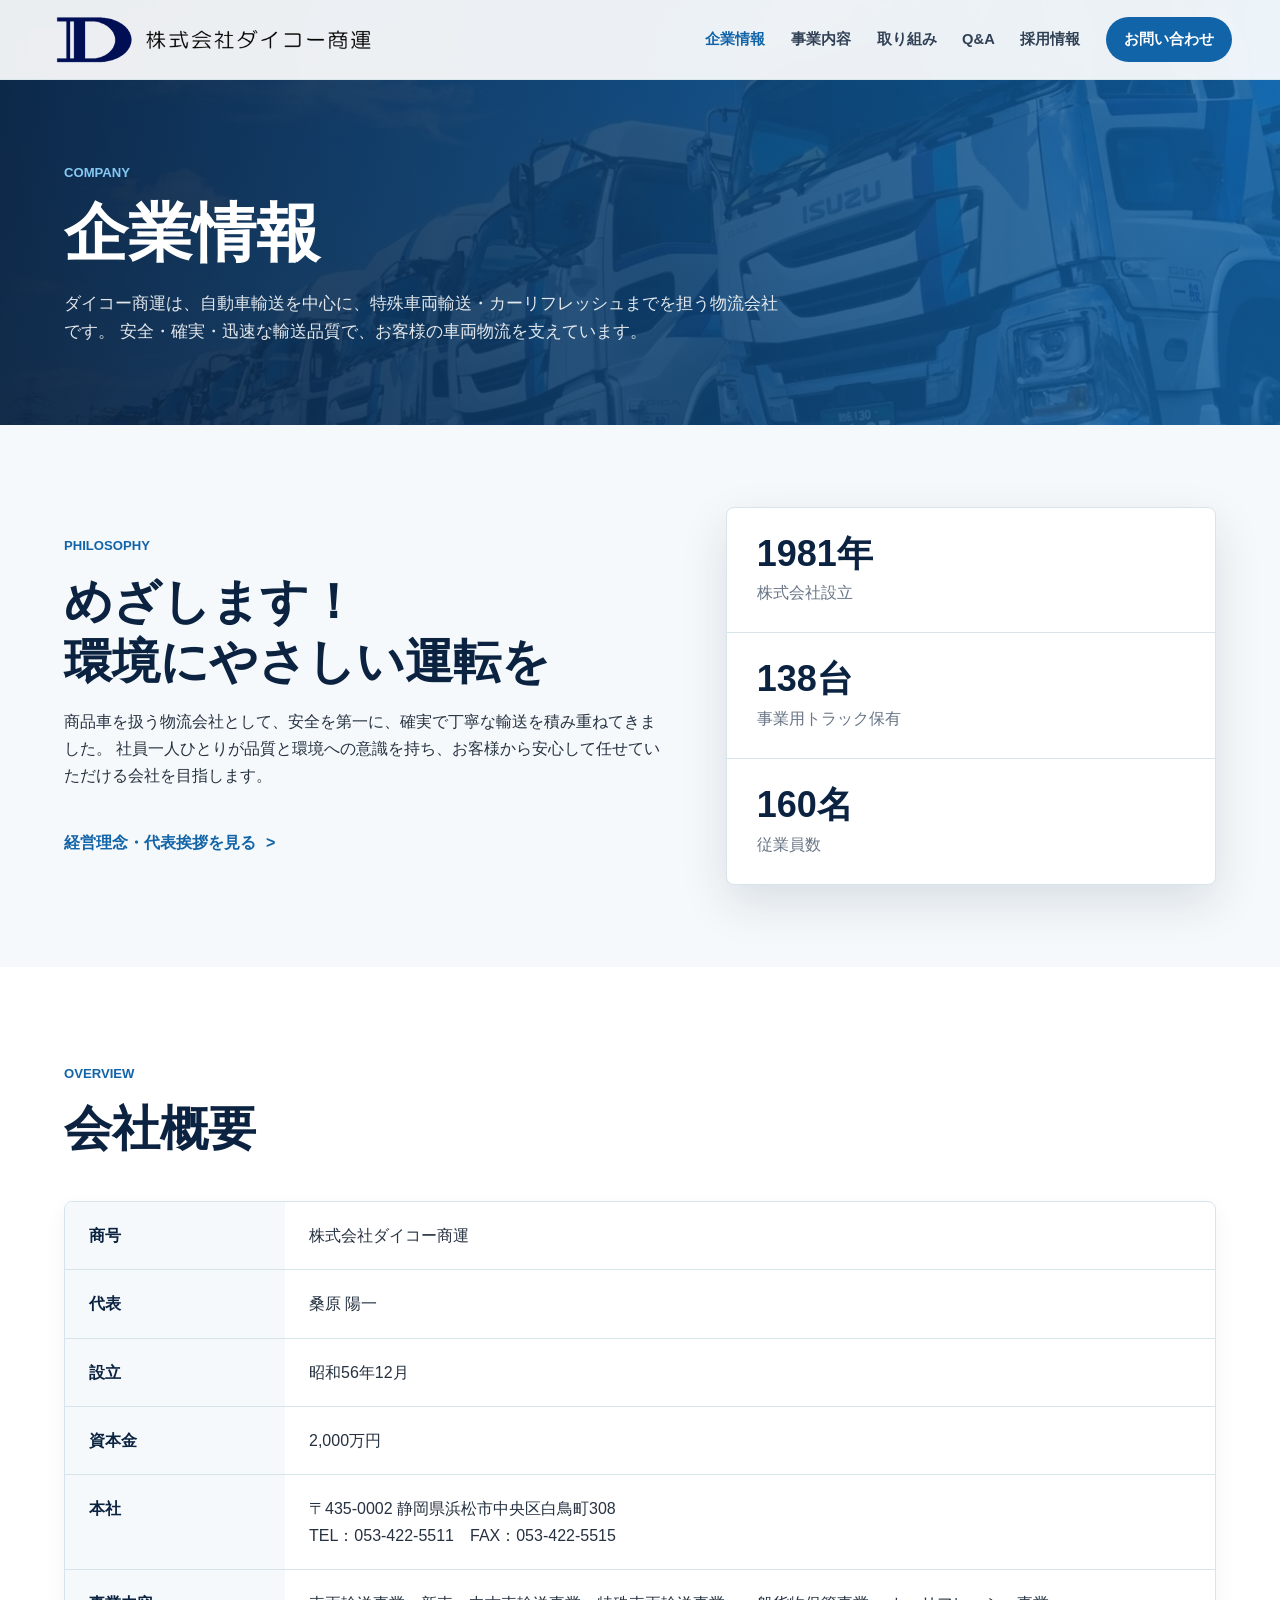
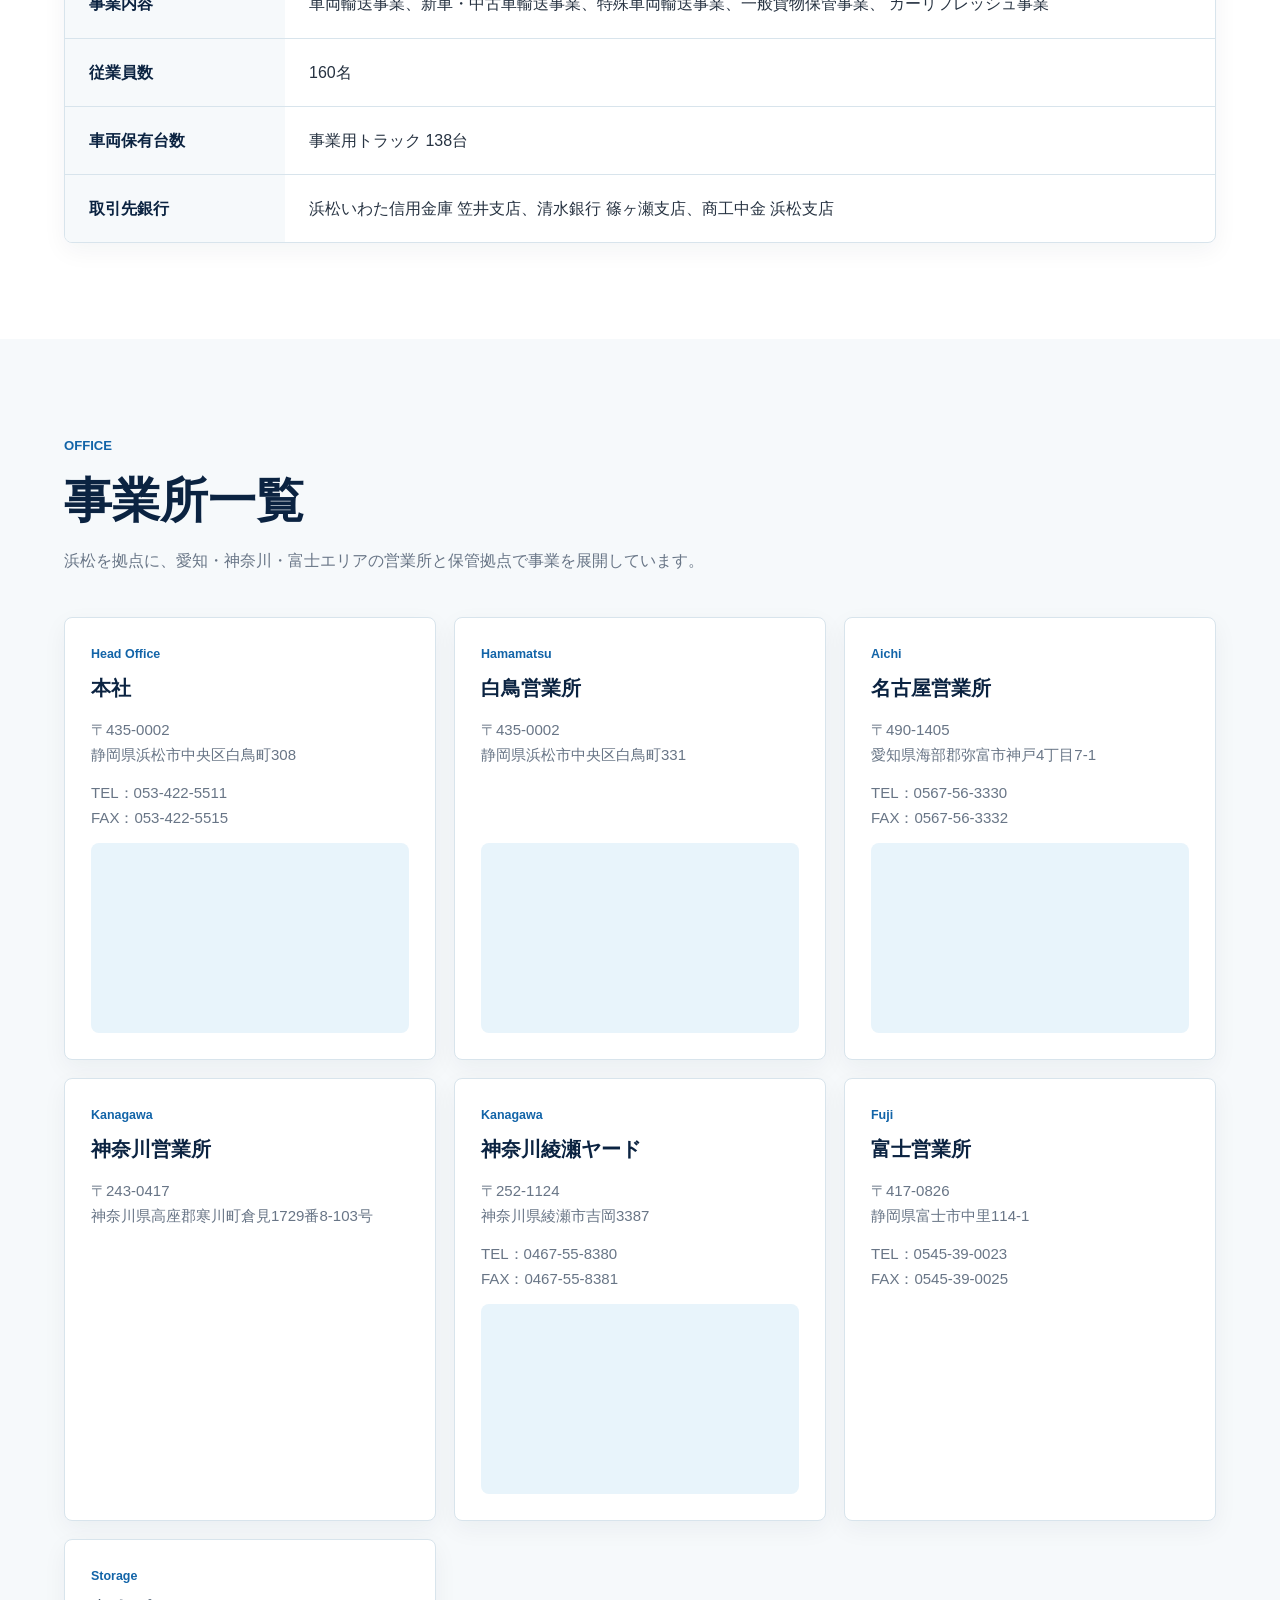
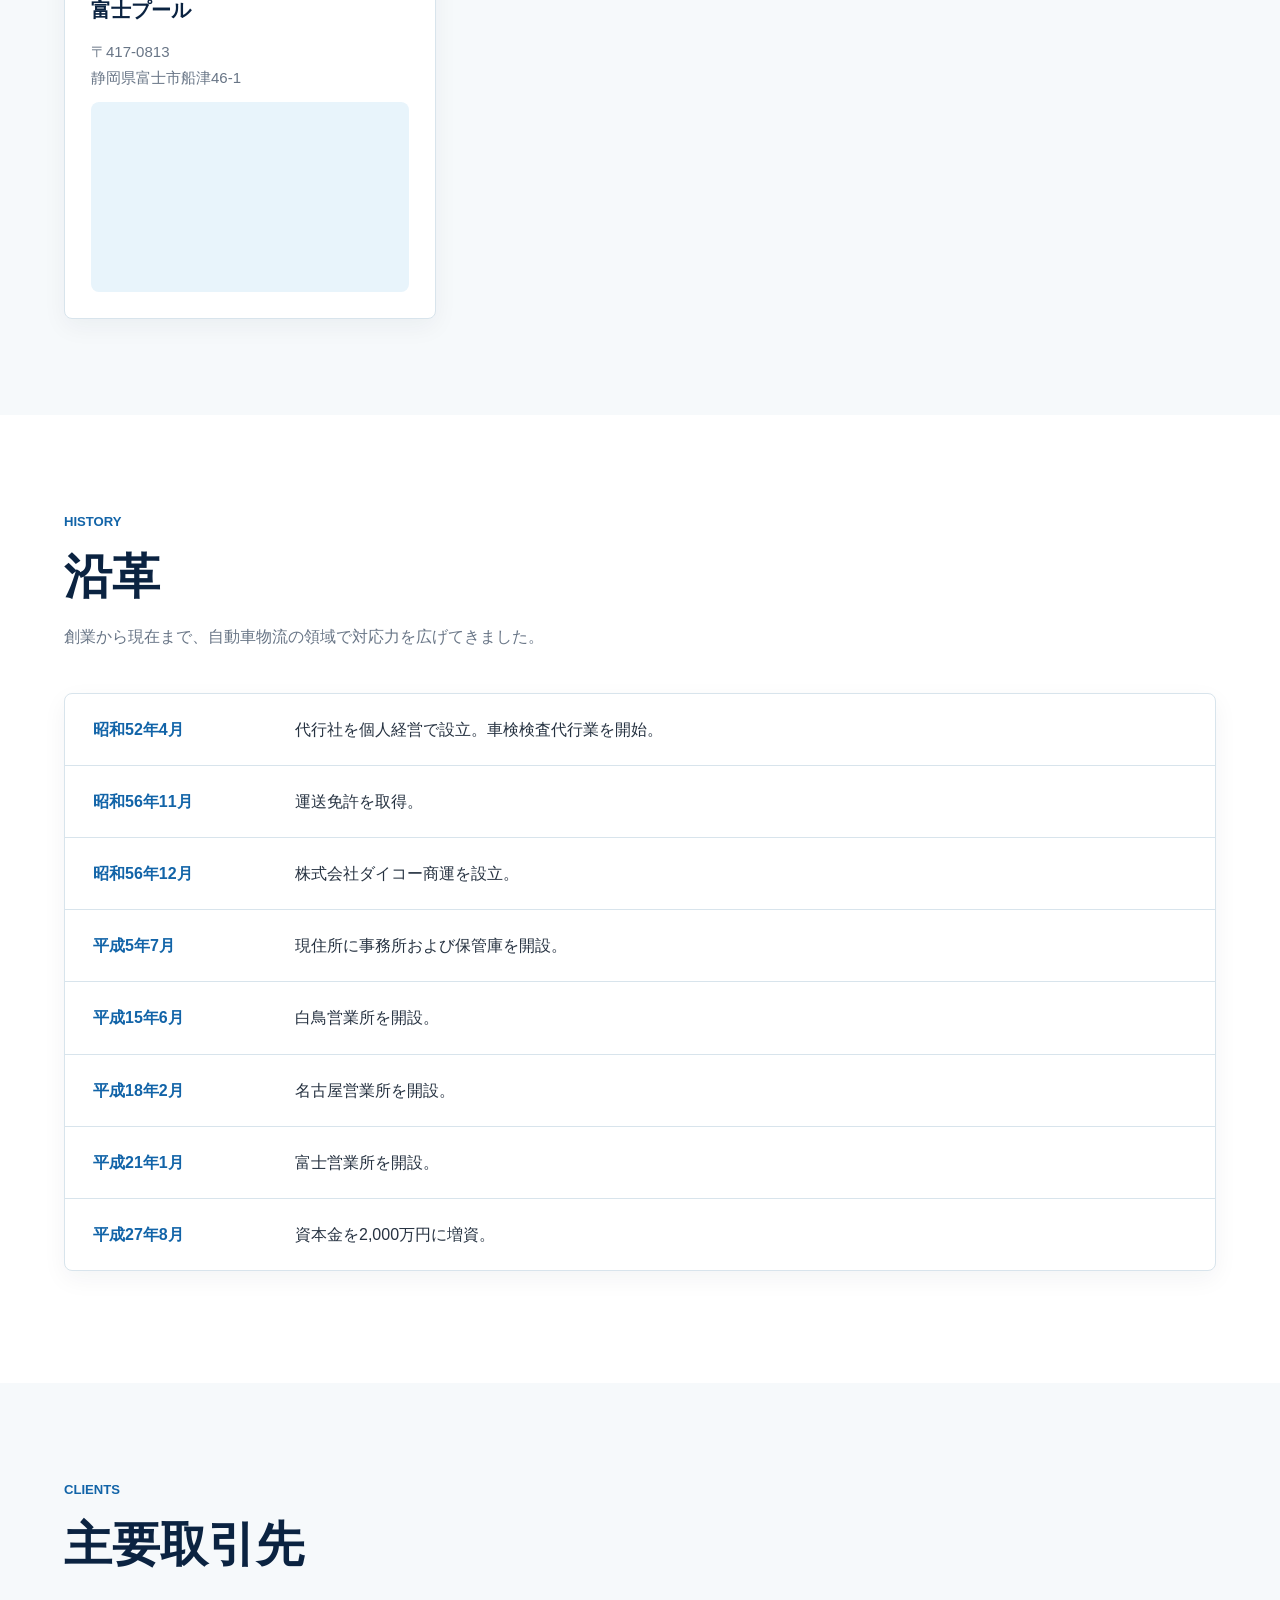
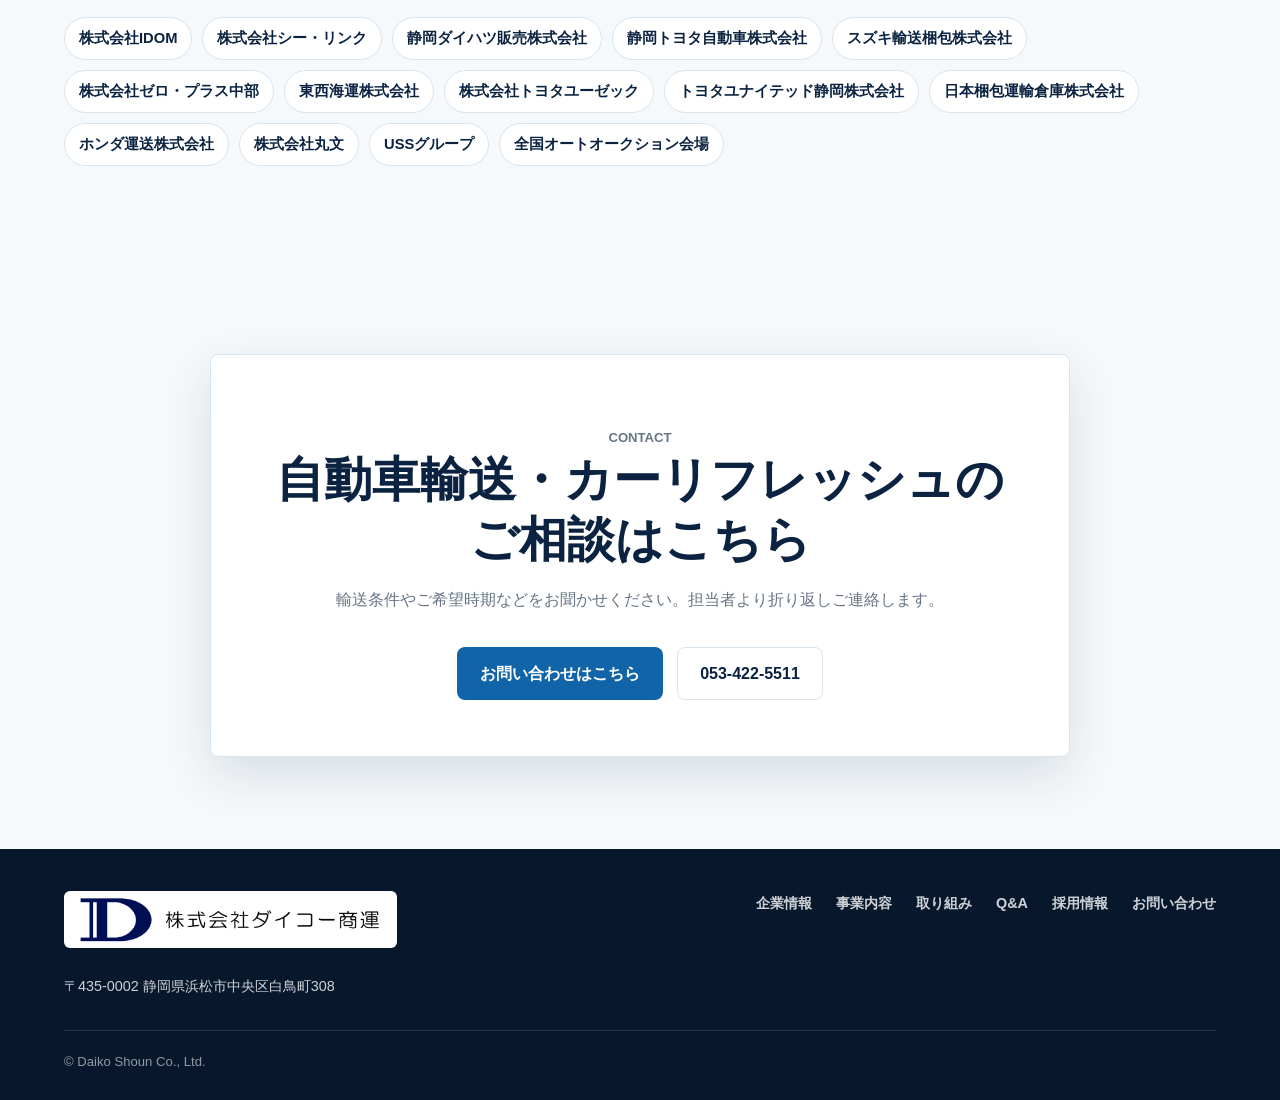
==== company.html @ 9901b454 "Add files via upload" ====
<!doctype html>
<html lang="ja">
  <head>
    <meta charset="utf-8" />
    <meta name="viewport" content="width=device-width, initial-scale=1" />
    <meta
      name="description"
      content="株式会社ダイコー商運の企業情報。会社概要、事業所、沿革、主要取引先をご紹介します。"
    />
    <title>企業情報 | 株式会社ダイコー商運</title>
    <link rel="stylesheet" href="styles.css" />
  </head>
  <body>
    <header class="site-header" data-header>
      <a class="brand" href="index.html" aria-label="株式会社ダイコー商運 トップページ">
        <img class="brand-logo" src="assets/logo.png" alt="株式会社ダイコー商運" />
      </a>

      <button class="nav-toggle" type="button" aria-expanded="false" aria-controls="site-nav" data-nav-toggle>
        <span></span>
        <span></span>
        <span></span>
        <span class="sr-only">メニューを開閉</span>
      </button>

      <nav class="site-nav" id="site-nav" data-nav>
        <a href="company.html" aria-current="page">企業情報</a>
        <a href="services.html">事業内容</a>
        <a href="action.html">取り組み</a>
        <a href="qa.html">Q&amp;A</a>
        <a href="https://jp.indeed.com/jobs?q=%E3%83%80%E3%82%A4%E3%82%B3%E3%83%BC%E5%95%86%E9%81%8B&l=&from=searchOnHP&vjk=17e3284cd6ede30e" target="_blank" rel="noopener">採用情報</a>
        <a class="nav-contact" href="contact.html">お問い合わせ</a>
      </nav>
    </header>

    <main>
      <section class="page-hero">
        <div class="page-hero-inner reveal">
          <p class="eyebrow">Company</p>
          <h1>企業情報</h1>
          <p>
            ダイコー商運は、自動車輸送を中心に、特殊車両輸送・カーリフレッシュまでを担う物流会社です。
            安全・確実・迅速な輸送品質で、お客様の車両物流を支えています。
          </p>
        </div>
      </section>

      <section class="company-intro section-light">
        <div class="company-intro-inner">
          <div class="company-message reveal">
            <p class="eyebrow">Philosophy</p>
            <h2>めざします！<br />環境にやさしい運転を</h2>
            <p>
              商品車を扱う物流会社として、安全を第一に、確実で丁寧な輸送を積み重ねてきました。
              社員一人ひとりが品質と環境への意識を持ち、お客様から安心して任せていただける会社を目指します。
            </p>
            <a class="text-link" href="greeting.html">経営理念・代表挨拶を見る</a>
          </div>
          <div class="company-stats reveal" aria-label="会社の基本情報">
            <dl>
              <div>
                <dt>1981年</dt>
                <dd>株式会社設立</dd>
              </div>
              <div>
                <dt>138台</dt>
                <dd>事業用トラック保有</dd>
              </div>
              <div>
                <dt>160名</dt>
                <dd>従業員数</dd>
              </div>
            </dl>
          </div>
        </div>
      </section>

      <section class="section company-section" id="overview">
        <div class="section-heading reveal">
          <p class="eyebrow">Overview</p>
          <h2>会社概要</h2>
        </div>

        <div class="overview-table reveal">
          <dl>
            <div>
              <dt>商号</dt>
              <dd>株式会社ダイコー商運</dd>
            </div>
            <div>
              <dt>代表</dt>
              <dd>桑原 陽一</dd>
            </div>
            <div>
              <dt>設立</dt>
              <dd>昭和56年12月</dd>
            </div>
            <div>
              <dt>資本金</dt>
              <dd>2,000万円</dd>
            </div>
            <div>
              <dt>本社</dt>
              <dd>〒435-0002 静岡県浜松市中央区白鳥町308<br />TEL：053-422-5511　FAX：053-422-5515</dd>
            </div>
            <div>
              <dt>事業内容</dt>
              <dd>
                車両輸送事業、新車・中古車輸送事業、特殊車両輸送事業、一般貨物保管事業、
                カーリフレッシュ事業
              </dd>
            </div>
            <div>
              <dt>従業員数</dt>
              <dd>160名</dd>
            </div>
            <div>
              <dt>車両保有台数</dt>
              <dd>事業用トラック 138台</dd>
            </div>
            <div>
              <dt>取引先銀行</dt>
              <dd>浜松いわた信用金庫 笠井支店、清水銀行 篠ヶ瀬支店、商工中金 浜松支店</dd>
            </div>
          </dl>
        </div>
      </section>

      <section class="section section-light company-section" id="offices">
        <div class="section-heading reveal">
          <p class="eyebrow">Office</p>
          <h2>事業所一覧</h2>
          <p>浜松を拠点に、愛知・神奈川・富士エリアの営業所と保管拠点で事業を展開しています。</p>
        </div>

        <div class="office-grid">
          <article class="office-card reveal">
            <span>Head Office</span>
            <h3>本社</h3>
            <p>〒435-0002<br />静岡県浜松市中央区白鳥町308</p>
            <p>TEL：053-422-5511<br />FAX：053-422-5515</p>
            <iframe class="office-map" title="本社 Googleマップ" src="https://www.google.com/maps/embed?pb=!1m14!1m8!1m3!1d919.995552591989!2d137.7941268998553!3d34.743204052640365!3m2!1i1024!2i768!4f13.1!3m3!1m2!1s0x601ae0dd5b861503%3A0x13d9beb4ed116b0f!2z44OA44Kk44Kz44O85ZWG6YGL!5e0!3m2!1sja!2sus!4v1778826692499!5m2!1sja!2sus" loading="lazy" referrerpolicy="no-referrer-when-downgrade"></iframe>
          </article>
          <article class="office-card reveal">
            <span>Hamamatsu</span>
            <h3>白鳥営業所</h3>
            <p>〒435-0002<br />静岡県浜松市中央区白鳥町331</p>
            <iframe class="office-map" title="白鳥営業所 Googleマップ" src="https://www.google.com/maps/embed?pb=!1m18!1m12!1m3!1d1094.071837986172!2d137.7944852461696!3d34.742703702074984!2m3!1f0!2f0!3f0!3m2!1i1024!2i768!4f13.1!3m3!1m2!1s0x601ae0dd06d542bd%3A0x2d29a0063c9293c3!2z5pel5pys44CB44CSNDM1LTAwMDIg6Z2Z5bKh55yM5rWc5p2-5biC5Lit5aSu5Yy655m96bOl55S677yT77yT77yRIOODgOOCpOOCs-ODvOWVhumBiw!5e0!3m2!1sja!2sus!4v1778826982053!5m2!1sja!2sus" loading="lazy" referrerpolicy="no-referrer-when-downgrade"></iframe>
          </article>
          <article class="office-card reveal">
            <span>Aichi</span>
            <h3>名古屋営業所</h3>
            <p>〒490-1405<br />愛知県海部郡弥富市神戸4丁目7-1</p>
            <p>TEL：0567-56-3330<br />FAX：0567-56-3332</p>
            <iframe class="office-map" title="名古屋営業所 Googleマップ" src="https://maps.google.com/maps?q=%E6%A0%AA%E5%BC%8F%E4%BC%9A%E7%A4%BE%E3%83%80%E3%82%A4%E3%82%B3%E3%83%BC%E5%95%86%E9%81%8B%20%E5%90%8D%E5%8F%A4%E5%B1%8B%E5%96%B6%E6%A5%AD%E6%89%80%20%E6%84%9B%E7%9F%A5%E7%9C%8C%E6%B5%B7%E9%83%A8%E9%83%A1%E5%BC%A5%E5%AF%8C%E5%B8%82%E7%A5%9E%E6%88%B84%E4%B8%81%E7%9B%AE7-1&z=16&output=embed" loading="lazy" referrerpolicy="no-referrer-when-downgrade"></iframe>
          </article>
          <article class="office-card reveal">
            <span>Kanagawa</span>
            <h3>神奈川営業所</h3>
            <p>〒243-0417<br />神奈川県高座郡寒川町倉見1729番8-103号</p>
          </article>
          <article class="office-card reveal">
            <span>Kanagawa</span>
            <h3>神奈川綾瀬ヤード</h3>
            <p>〒252-1124<br />神奈川県綾瀬市吉岡3387</p>
            <p>TEL：0467-55-8380<br />FAX：0467-55-8381</p>
            <iframe class="office-map" title="神奈川綾瀬ヤード Googleマップ" src="https://www.google.com/maps/embed?pb=!1m14!1m8!1m3!1d4871.812837863234!2d139.40868699230515!3d35.41652506552287!3m2!1i1024!2i768!4f13.1!3m3!1m2!1s0x60185500127482e5%3A0xf91287935e0e50bb!2z77yI5qCq77yJ44OA44Kk44Kz44O85ZWG6YGLIOelnuWliOW3neODpOODvOODiQ!5e0!3m2!1sja!2sus!4v1778826775294!5m2!1sja!2sus" loading="lazy" referrerpolicy="no-referrer-when-downgrade"></iframe>
          </article>
          <article class="office-card reveal">
            <span>Fuji</span>
            <h3>富士営業所</h3>
            <p>〒417-0826<br />静岡県富士市中里114-1</p>
            <p>TEL：0545-39-0023<br />FAX：0545-39-0025</p>
          </article>
          <article class="office-card reveal">
            <span>Storage</span>
            <h3>富士プール</h3>
            <p>〒417-0813<br />静岡県富士市船津46-1</p>
            <iframe class="office-map" title="富士プール Googleマップ" src="https://www.google.com/maps?q=%E9%9D%99%E5%B2%A1%E7%9C%8C%E5%AF%8C%E5%A3%AB%E5%B8%82%E8%88%B9%E6%B4%A546-1&output=embed" loading="lazy" referrerpolicy="no-referrer-when-downgrade"></iframe>
          </article>
        </div>
      </section>

      <section class="section company-section" id="history">
        <div class="section-heading reveal">
          <p class="eyebrow">History</p>
          <h2>沿革</h2>
          <p>創業から現在まで、自動車物流の領域で対応力を広げてきました。</p>
        </div>

        <ol class="history-list reveal">
          <li>
            <time>昭和52年4月</time>
            <p>代行社を個人経営で設立。車検検査代行業を開始。</p>
          </li>
          <li>
            <time>昭和56年11月</time>
            <p>運送免許を取得。</p>
          </li>
          <li>
            <time>昭和56年12月</time>
            <p>株式会社ダイコー商運を設立。</p>
          </li>
          <li>
            <time>平成5年7月</time>
            <p>現住所に事務所および保管庫を開設。</p>
          </li>
          <li>
            <time>平成15年6月</time>
            <p>白鳥営業所を開設。</p>
          </li>
          <li>
            <time>平成18年2月</time>
            <p>名古屋営業所を開設。</p>
          </li>
          <li>
            <time>平成21年1月</time>
            <p>富士営業所を開設。</p>
          </li>
          <li>
            <time>平成27年8月</time>
            <p>資本金を2,000万円に増資。</p>
          </li>
        </ol>
      </section>

      <section class="section section-light company-section">
        <div class="section-heading reveal">
          <p class="eyebrow">Clients</p>
          <h2>主要取引先</h2>
        </div>
        <div class="client-list reveal">
          <span>株式会社IDOM</span>
          <span>株式会社シー・リンク</span>
          <span>静岡ダイハツ販売株式会社</span>
          <span>静岡トヨタ自動車株式会社</span>
          <span>スズキ輸送梱包株式会社</span>
          <span>株式会社ゼロ・プラス中部</span>
          <span>東西海運株式会社</span>
          <span>株式会社トヨタユーゼック</span>
          <span>トヨタユナイテッド静岡株式会社</span>
          <span>日本梱包運輸倉庫株式会社</span>
          <span>ホンダ運送株式会社</span>
          <span>株式会社丸文</span>
          <span>USSグループ</span>
          <span>全国オートオークション会場</span>
        </div>
      </section>

      <section class="contact-section service-contact">
        <div class="contact-inner reveal">
          <p class="eyebrow">Contact</p>
          <h2>自動車輸送・カーリフレッシュのご相談はこちら</h2>
          <p>輸送条件やご希望時期などをお聞かせください。担当者より折り返しご連絡します。</p>
          <div class="contact-actions">
            <a class="button button-primary" href="contact.html">お問い合わせはこちら</a>
            <a class="button button-secondary" href="tel:0534225511">053-422-5511</a>
          </div>
        </div>
      </section>
    </main>

    <footer class="site-footer">
      <div class="footer-inner">
        <div>
          <a class="brand brand-footer" href="index.html" aria-label="株式会社ダイコー商運 トップページ">
            <img class="brand-logo" src="assets/logo.png" alt="株式会社ダイコー商運" />
          </a>
          <p>〒435-0002 静岡県浜松市中央区白鳥町308</p>
        </div>
        <nav class="footer-nav" aria-label="フッターナビゲーション">
          <a href="company.html">企業情報</a>
          <a href="services.html">事業内容</a>
          <a href="action.html">取り組み</a>
          <a href="qa.html">Q&amp;A</a>
          <a href="https://jp.indeed.com/jobs?q=%E3%83%80%E3%82%A4%E3%82%B3%E3%83%BC%E5%95%86%E9%81%8B&l=&from=searchOnHP&vjk=17e3284cd6ede30e" target="_blank" rel="noopener">採用情報</a>
          <a href="contact.html">お問い合わせ</a>
        </nav>
      </div>
      <p class="copyright">&copy; Daiko Shoun Co., Ltd.</p>
    </footer>

    <script src="script.js?v=20260617"></script>
  </body>
</html>
---- styles.css ----
:root {
  --color-navy: #0b2341;
  --color-blue: #1264a8;
  --color-sky: #e8f4fb;
  --color-line: #d8e4ec;
  --color-text: #263241;
  --color-muted: #687586;
  --color-white: #ffffff;
  --color-accent: #2d7f5e;
  --shadow-soft: 0 18px 48px rgba(11, 35, 65, 0.12);
  --max-width: 1160px;
}

* {
  box-sizing: border-box;
}

html {
  scroll-behavior: smooth;
}

body {
  margin: 0;
  color: var(--color-text);
  font-family: "Noto Sans JP", "Hiragino Kaku Gothic ProN", "Yu Gothic", Meiryo, sans-serif;
  line-height: 1.7;
  background: var(--color-white);
}

img {
  display: block;
  max-width: 100%;
}

a {
  color: inherit;
  text-decoration: none;
}

.sr-only {
  position: absolute;
  width: 1px;
  height: 1px;
  padding: 0;
  margin: -1px;
  overflow: hidden;
  clip: rect(0, 0, 0, 0);
  white-space: nowrap;
  border: 0;
}

.site-header {
  position: fixed;
  inset: 0 0 auto;
  z-index: 20;
  display: flex;
  align-items: center;
  justify-content: space-between;
  gap: 24px;
  min-height: 76px;
  padding: 16px clamp(18px, 4vw, 48px);
  color: var(--color-navy);
  background: rgba(255, 255, 255, 0.92);
  border-bottom: 1px solid rgba(216, 228, 236, 0.82);
  backdrop-filter: blur(14px);
  transition: box-shadow 0.25s ease, min-height 0.25s ease;
}

.site-header.is-scrolled {
  min-height: 66px;
  box-shadow: 0 10px 32px rgba(11, 35, 65, 0.08);
}

.brand {
  display: inline-flex;
  align-items: center;
  flex: 0 0 auto;
}

.brand-logo {
  width: clamp(210px, 26vw, 380px);
  height: auto;
}

.brand-mark {
  display: grid;
  place-items: center;
  width: 44px;
  height: 44px;
  color: var(--color-white);
  font-weight: 800;
  background: var(--color-navy);
  border-radius: 8px;
}

.brand-name,
.brand-sub {
  display: block;
  line-height: 1.25;
}

.brand-name {
  font-weight: 800;
  letter-spacing: 0;
}

.brand-sub {
  margin-top: 2px;
  color: var(--color-muted);
  font-size: 0.75rem;
  text-transform: uppercase;
}

.site-nav {
  display: flex;
  align-items: center;
  justify-content: flex-end;
  gap: clamp(14px, 2vw, 28px);
  color: #314155;
  font-size: 0.92rem;
  font-weight: 700;
}

.site-nav a {
  transition: color 0.2s ease;
}

.site-nav a:hover {
  color: var(--color-blue);
}

.site-nav a[aria-current="page"] {
  color: var(--color-blue);
}

.nav-contact {
  padding: 10px 18px;
  color: var(--color-white) !important;
  background: var(--color-blue);
  border-radius: 999px;
}

.nav-toggle {
  display: none;
  width: 44px;
  height: 44px;
  padding: 10px;
  background: var(--color-white);
  border: 1px solid var(--color-line);
  border-radius: 8px;
}

.nav-toggle span:not(.sr-only) {
  display: block;
  height: 2px;
  margin: 5px 0;
  background: var(--color-navy);
  transition: transform 0.2s ease, opacity 0.2s ease;
}

.hero {
  position: relative;
  display: grid;
  grid-template-columns: minmax(24px, 1fr) minmax(0, 1160px) minmax(24px, 1fr);
  align-items: end;
  min-height: 760px;
  padding-top: 76px;
  overflow: hidden;
  color: var(--color-white);
  background: var(--color-navy);
}

.hero::before {
  content: "";
  position: absolute;
  inset: 0;
  z-index: 1;
  background:
    linear-gradient(90deg, rgba(11, 35, 65, 0.92) 0%, rgba(11, 35, 65, 0.76) 43%, rgba(11, 35, 65, 0.28) 100%),
    linear-gradient(0deg, rgba(11, 35, 65, 0.72) 0%, rgba(11, 35, 65, 0) 34%);
}

.hero-media {
  position: absolute;
  inset: 0;
}

.hero-media img {
  width: 100%;
  height: 100%;
  object-fit: cover;
}

.hero-content {
  position: relative;
  z-index: 2;
  grid-column: 2;
  max-width: 720px;
  padding: 106px 0 128px;
}

.eyebrow {
  margin: 0 0 14px;
  color: var(--color-blue);
  font-size: 0.82rem;
  font-weight: 800;
  letter-spacing: 0;
  text-transform: uppercase;
}

.hero .eyebrow,
.recruit-band .eyebrow {
  color: #86c8f4;
}

.hero h1 {
  margin: 0;
  font-size: clamp(2.35rem, 6vw, 5rem);
  line-height: 1.12;
  letter-spacing: 0;
}

.hero-lead {
  max-width: 620px;
  margin: 24px 0 0;
  color: rgba(255, 255, 255, 0.88);
  font-size: 1.08rem;
}

.hero-actions,
.contact-actions {
  display: flex;
  flex-wrap: wrap;
  gap: 14px;
  margin-top: 34px;
}

.button {
  display: inline-flex;
  align-items: center;
  justify-content: center;
  min-height: 48px;
  padding: 12px 22px;
  font-weight: 800;
  border: 1px solid transparent;
  border-radius: 8px;
  transition: transform 0.2s ease, box-shadow 0.2s ease, background 0.2s ease, color 0.2s ease;
}

.button:hover {
  transform: translateY(-2px);
  box-shadow: 0 12px 28px rgba(11, 35, 65, 0.14);
}

.button-primary {
  color: var(--color-white);
  background: var(--color-blue);
}

.button-secondary {
  color: var(--color-navy);
  background: var(--color-white);
  border-color: var(--color-line);
}

.button-light {
  color: var(--color-navy);
  background: var(--color-white);
}

.page-hero {
  padding: 162px clamp(22px, 5vw, 64px) 78px;
  color: var(--color-white);
  background:
    linear-gradient(90deg, rgba(11, 35, 65, 0.94), rgba(18, 100, 168, 0.82)),
    url("assets/hero-trucks.png") center / cover;
}

.page-hero-inner {
  max-width: var(--max-width);
  margin: 0 auto;
}

.page-hero h1 {
  margin: 0;
  font-size: clamp(2.3rem, 5vw, 4.4rem);
  line-height: 1.12;
  letter-spacing: 0;
}

.page-hero .eyebrow {
  color: #86c8f4;
}

.page-hero p:last-child {
  max-width: 720px;
  margin: 20px 0 0;
  color: rgba(255, 255, 255, 0.88);
  font-size: 1.04rem;
}

.service-index {
  position: sticky;
  top: 76px;
  z-index: 10;
  display: flex;
  justify-content: center;
  gap: 8px;
  padding: 14px clamp(18px, 4vw, 48px);
  overflow-x: auto;
  background: rgba(255, 255, 255, 0.94);
  border-bottom: 1px solid var(--color-line);
  backdrop-filter: blur(12px);
}

.service-index a {
  flex: 0 0 auto;
  padding: 9px 14px;
  color: var(--color-navy);
  font-size: 0.9rem;
  font-weight: 800;
  border: 1px solid var(--color-line);
  border-radius: 999px;
  transition: color 0.2s ease, border-color 0.2s ease, background 0.2s ease;
}

.service-index a:hover {
  color: var(--color-white);
  background: var(--color-blue);
  border-color: var(--color-blue);
}

.business-list {
  padding: 86px clamp(22px, 5vw, 64px);
  background: #f6f9fb;
}

.business-section {
  display: grid;
  grid-template-columns: minmax(0, 0.95fr) minmax(0, 1fr);
  gap: clamp(28px, 5vw, 64px);
  align-items: center;
  max-width: var(--max-width);
  margin: 0 auto 42px;
  padding: clamp(24px, 4vw, 42px);
  background: var(--color-white);
  border: 1px solid var(--color-line);
  border-radius: 8px;
  box-shadow: 0 8px 24px rgba(11, 35, 65, 0.05);
  scroll-margin-top: 150px;
}

.business-section:last-child {
  margin-bottom: 0;
}

.business-section-reverse .business-image {
  order: 2;
}

.business-image {
  overflow: hidden;
  border-radius: 8px;
  background: var(--color-sky);
}

.business-image img {
  width: 100%;
  aspect-ratio: 4 / 3;
  object-fit: cover;
}

.business-copy h2 {
  margin: 0;
  color: var(--color-navy);
  font-size: clamp(1.7rem, 3vw, 2.55rem);
  line-height: 1.28;
  letter-spacing: 0;
}

.business-copy p {
  margin: 18px 0 0;
  color: var(--color-muted);
}

.feature-list {
  display: grid;
  gap: 10px;
  padding: 0;
  margin: 24px 0 0;
  list-style: none;
}

.feature-list li {
  position: relative;
  padding: 13px 16px 13px 42px;
  color: var(--color-navy);
  font-weight: 700;
  background: #f6f9fb;
  border: 1px solid var(--color-line);
  border-radius: 8px;
}

.feature-list li::before {
  content: "";
  position: absolute;
  top: 18px;
  left: 18px;
  width: 10px;
  height: 10px;
  background: var(--color-accent);
  border-radius: 50%;
}

.service-contact {
  padding-top: 0;
}

.company-intro {
  padding: 82px clamp(22px, 5vw, 64px);
}

.company-intro-inner {
  display: grid;
  grid-template-columns: minmax(0, 1fr) minmax(320px, 0.82fr);
  gap: clamp(28px, 5vw, 64px);
  align-items: center;
  max-width: var(--max-width);
  margin: 0 auto;
}

.company-message h2 {
  margin: 0;
  color: var(--color-navy);
  font-size: clamp(1.9rem, 4vw, 3rem);
  line-height: 1.25;
  letter-spacing: 0;
}

.company-message p:last-child {
  margin: 18px 0 0;
  color: var(--color-muted);
}

.company-stats {
  color: var(--color-navy);
  background: var(--color-white);
  border: 1px solid var(--color-line);
  border-radius: 8px;
  box-shadow: var(--shadow-soft);
}

.company-stats dl {
  margin: 0;
}

.company-stats div {
  padding: 26px 30px;
  border-bottom: 1px solid var(--color-line);
}

.company-stats div:last-child {
  border-bottom: 0;
}

.company-stats dt {
  font-size: clamp(1.55rem, 3vw, 2.25rem);
  font-weight: 900;
  line-height: 1.1;
}

.company-stats dd {
  margin: 6px 0 0;
  color: var(--color-muted);
}

.company-section {
  scroll-margin-top: 110px;
}

.overview-table,
.office-grid,
.history-list,
.client-list {
  max-width: var(--max-width);
  margin-right: auto;
  margin-left: auto;
}

.overview-table {
  overflow: hidden;
  background: var(--color-white);
  border: 1px solid var(--color-line);
  border-radius: 8px;
  box-shadow: 0 8px 24px rgba(11, 35, 65, 0.05);
}

.overview-table dl {
  margin: 0;
}

.overview-table div {
  display: grid;
  grid-template-columns: 220px minmax(0, 1fr);
  border-bottom: 1px solid var(--color-line);
}

.overview-table div:last-child {
  border-bottom: 0;
}

.overview-table dt,
.overview-table dd {
  margin: 0;
  padding: 20px 24px;
}

.overview-table dt {
  color: var(--color-navy);
  font-weight: 900;
  background: #f6f9fb;
}

.overview-table dd {
  color: var(--color-text);
}

.office-grid {
  display: grid;
  grid-template-columns: repeat(3, 1fr);
  gap: 18px;
}

.office-card {
  display: flex;
  flex-direction: column;
  min-height: 250px;
  padding: 26px;
  background: var(--color-white);
  border: 1px solid var(--color-line);
  border-radius: 8px;
  box-shadow: 0 8px 24px rgba(11, 35, 65, 0.05);
}

.office-card span {
  color: var(--color-blue);
  font-size: 0.78rem;
  font-weight: 900;
  letter-spacing: 0;
}

.office-card h3 {
  margin: 10px 0 14px;
  color: var(--color-navy);
  font-size: 1.22rem;
  line-height: 1.42;
}

.office-card p {
  margin: 0 0 12px;
  color: var(--color-muted);
  font-size: 0.94rem;
}

.office-card p:last-child {
  margin-bottom: 0;
}

.office-map {
  width: 100%;
  height: 190px;
  margin-top: auto;
  border: 0;
  border-radius: 8px;
  background: var(--color-sky);
}

.history-list {
  padding: 0;
  list-style: none;
  background: var(--color-white);
  border: 1px solid var(--color-line);
  border-radius: 8px;
  box-shadow: 0 8px 24px rgba(11, 35, 65, 0.05);
}

.history-list li {
  position: relative;
  display: grid;
  grid-template-columns: 180px minmax(0, 1fr);
  gap: 22px;
  padding: 22px 28px;
  border-bottom: 1px solid var(--color-line);
}

.history-list li:last-child {
  border-bottom: 0;
}

.history-list time {
  color: var(--color-blue);
  font-weight: 900;
}

.history-list p {
  margin: 0;
  color: var(--color-text);
}

.client-list {
  display: flex;
  flex-wrap: wrap;
  gap: 10px;
}

.client-list span {
  display: inline-flex;
  align-items: center;
  min-height: 40px;
  padding: 8px 14px;
  color: var(--color-navy);
  font-size: 0.92rem;
  font-weight: 700;
  background: var(--color-white);
  border: 1px solid var(--color-line);
  border-radius: 999px;
}

.message-lead {
  padding: 82px clamp(22px, 5vw, 64px);
}

.message-lead-inner {
  max-width: var(--max-width);
  margin: 0 auto;
}

.message-lead h2 {
  margin: 0;
  color: var(--color-navy);
  font-size: clamp(1.9rem, 4vw, 3rem);
  line-height: 1.25;
  letter-spacing: 0;
}

.message-lead p:last-child {
  max-width: 780px;
  margin: 18px 0 0;
  color: var(--color-muted);
}

.message-section {
  scroll-margin-top: 110px;
}

.message-profile {
  display: grid;
  grid-template-columns: minmax(260px, 0.42fr) minmax(0, 1fr);
  gap: clamp(28px, 5vw, 64px);
  align-items: start;
  max-width: var(--max-width);
  margin: 0 auto;
}

.message-photo {
  overflow: hidden;
  background: var(--color-sky);
  border: 1px solid var(--color-line);
  border-radius: 8px;
  box-shadow: 0 8px 24px rgba(11, 35, 65, 0.05);
}

.message-photo img {
  width: 100%;
  aspect-ratio: 4 / 5;
  object-fit: cover;
}

.message-card {
  padding: clamp(28px, 5vw, 48px);
  background: var(--color-white);
  border: 1px solid var(--color-line);
  border-radius: 8px;
  box-shadow: var(--shadow-soft);
}

.message-card h2,
.request-box h2 {
  margin: 0;
  color: var(--color-navy);
  font-size: clamp(1.7rem, 3vw, 2.6rem);
  line-height: 1.32;
  letter-spacing: 0;
}

.message-card p {
  margin: 18px 0 0;
  color: var(--color-muted);
}

.signature {
  display: flex;
  align-items: baseline;
  justify-content: flex-end;
  gap: 14px;
  margin-top: 30px;
  color: var(--color-navy);
}

.signature span {
  color: var(--color-muted);
  font-size: 0.92rem;
}

.signature strong {
  font-size: 1.3rem;
}

.value-grid {
  display: grid;
  grid-template-columns: repeat(3, 1fr);
  gap: 20px;
  max-width: var(--max-width);
  margin: 0 auto;
}

.value-card {
  padding: 30px;
  background: var(--color-white);
  border: 1px solid var(--color-line);
  border-radius: 8px;
  box-shadow: 0 8px 24px rgba(11, 35, 65, 0.05);
}

.value-card span {
  color: var(--color-blue);
  font-size: 0.78rem;
  font-weight: 900;
}

.value-card h3 {
  margin: 12px 0 10px;
  color: var(--color-navy);
  font-size: 1.22rem;
  line-height: 1.45;
}

.value-card p {
  margin: 0;
  color: var(--color-muted);
  font-size: 0.95rem;
}

.request-box {
  display: grid;
  grid-template-columns: minmax(220px, 0.42fr) minmax(0, 1fr);
  gap: clamp(24px, 4vw, 52px);
  max-width: var(--max-width);
  margin: 0 auto;
  padding: clamp(28px, 5vw, 48px);
  background: #f6f9fb;
  border: 1px solid var(--color-line);
  border-radius: 8px;
}

.request-box p:last-child {
  margin: 0;
  color: var(--color-muted);
}

.action-section {
  background: #f6f9fb;
}

.action-block {
  display: grid;
  grid-template-columns: minmax(0, 0.82fr) minmax(0, 1fr);
  gap: clamp(28px, 5vw, 60px);
  align-items: center;
  max-width: var(--max-width);
  margin: 0 auto 34px;
  padding: clamp(24px, 4vw, 42px);
  background: var(--color-white);
  border: 1px solid var(--color-line);
  border-radius: 8px;
  box-shadow: 0 8px 24px rgba(11, 35, 65, 0.05);
}

.action-block:last-child {
  margin-bottom: 0;
}

.action-block-reverse .action-image {
  order: 2;
}

.action-image {
  overflow: hidden;
  border-radius: 8px;
  background: var(--color-sky);
}

.action-image img {
  width: 100%;
  aspect-ratio: 4 / 3;
  object-fit: cover;
}

.action-image-contain img {
  padding: 24px;
  object-fit: contain;
  background: var(--color-white);
}

.action-copy h2 {
  margin: 0;
  color: var(--color-navy);
  font-size: clamp(1.65rem, 3vw, 2.45rem);
  line-height: 1.28;
  letter-spacing: 0;
}

.action-copy p {
  margin: 18px 0 0;
  color: var(--color-muted);
}

.qa-section {
  background: #f6f9fb;
}

.qa-layout {
  display: grid;
  grid-template-columns: 310px minmax(0, 1fr);
  gap: 28px;
  align-items: start;
  max-width: var(--max-width);
  margin: 0 auto;
}

.qa-index {
  position: sticky;
  top: 106px;
  padding: 24px;
  background: var(--color-white);
  border: 1px solid var(--color-line);
  border-radius: 8px;
  box-shadow: 0 8px 24px rgba(11, 35, 65, 0.05);
}

.qa-index h2 {
  margin: 0 0 14px;
  color: var(--color-navy);
  font-size: 1.1rem;
}

.qa-index a {
  display: block;
  padding: 11px 0;
  color: var(--color-muted);
  font-size: 0.92rem;
  font-weight: 700;
  border-top: 1px solid var(--color-line);
}

.qa-index a:hover {
  color: var(--color-blue);
}

.qa-list {
  display: grid;
  gap: 16px;
}

.qa-item {
  scroll-margin-top: 110px;
  padding: clamp(22px, 4vw, 32px);
  background: var(--color-white);
  border: 1px solid var(--color-line);
  border-radius: 8px;
  box-shadow: 0 8px 24px rgba(11, 35, 65, 0.05);
}

.qa-item h2 {
  display: grid;
  grid-template-columns: 42px minmax(0, 1fr);
  gap: 14px;
  align-items: start;
  margin: 0;
  color: var(--color-navy);
  font-size: clamp(1.05rem, 2vw, 1.28rem);
  line-height: 1.55;
}

.qa-item h2 span,
.qa-answer span {
  display: grid;
  place-items: center;
  width: 42px;
  height: 42px;
  color: var(--color-white);
  font-weight: 900;
  border-radius: 8px;
}

.qa-item h2 span {
  background: var(--color-blue);
}

.qa-answer {
  display: grid;
  grid-template-columns: 42px minmax(0, 1fr);
  gap: 14px;
  margin-top: 18px;
}

.qa-answer span {
  background: var(--color-accent);
}

.qa-answer p {
  margin: 5px 0 0;
  color: var(--color-muted);
}

.qa-answer a {
  color: var(--color-blue);
  font-weight: 800;
  text-decoration: underline;
  text-underline-offset: 3px;
}

.contact-page-section {
  background: #f6f9fb;
}

.contact-page-layout {
  display: grid;
  grid-template-columns: minmax(0, 1fr) 340px;
  gap: 28px;
  align-items: start;
  max-width: var(--max-width);
  margin: 0 auto;
}

.contact-form-card,
.contact-side-card {
  background: var(--color-white);
  border: 1px solid var(--color-line);
  border-radius: 8px;
  box-shadow: 0 8px 24px rgba(11, 35, 65, 0.05);
}

.contact-form-card {
  padding: clamp(26px, 5vw, 46px);
}

.form-heading h2,
.contact-side-card h2 {
  margin: 0;
  color: var(--color-navy);
  font-size: clamp(1.45rem, 3vw, 2.2rem);
  line-height: 1.35;
  letter-spacing: 0;
}

.form-heading p:last-child,
.contact-side-card p {
  margin: 12px 0 0;
  color: var(--color-muted);
}

.contact-form {
  display: grid;
  gap: 22px;
  margin-top: 28px;
}

.form-grid {
  display: grid;
  grid-template-columns: repeat(2, minmax(0, 1fr));
  gap: 18px;
}

.contact-form label {
  display: grid;
  gap: 8px;
  color: var(--color-navy);
  font-weight: 800;
}

.contact-form label > span {
  display: inline-flex;
  align-items: center;
  gap: 8px;
}

.contact-form strong {
  display: inline-flex;
  align-items: center;
  min-height: 20px;
  padding: 2px 7px;
  color: var(--color-white);
  font-size: 0.72rem;
  line-height: 1;
  background: var(--color-blue);
  border-radius: 999px;
}

.contact-form input,
.contact-form select,
.contact-form textarea {
  width: 100%;
  min-height: 48px;
  padding: 12px 14px;
  color: var(--color-text);
  font: inherit;
  background: var(--color-white);
  border: 1px solid var(--color-line);
  border-radius: 8px;
  outline: none;
  transition: border-color 0.2s ease, box-shadow 0.2s ease;
}

.contact-form textarea {
  resize: vertical;
}

.contact-form input:focus,
.contact-form select:focus,
.contact-form textarea:focus {
  border-color: var(--color-blue);
  box-shadow: 0 0 0 4px rgba(18, 100, 168, 0.12);
}

.privacy-check {
  grid-template-columns: auto minmax(0, 1fr);
  gap: 12px !important;
  align-items: start;
  color: var(--color-muted) !important;
  font-weight: 700 !important;
}

.privacy-check input {
  width: 20px;
  min-height: 20px;
  margin-top: 4px;
}

.form-status {
  min-height: 24px;
  margin: 0;
  color: #b3261e;
  font-weight: 800;
}

.form-status.is-success {
  color: var(--color-accent);
}

.form-actions {
  display: flex;
  flex-wrap: wrap;
  gap: 14px;
}

.contact-side {
  display: grid;
  gap: 18px;
}

.contact-side-card {
  padding: 26px;
}

.phone-link {
  display: inline-flex;
  margin-top: 14px;
  color: var(--color-navy);
  font-size: clamp(1.55rem, 3vw, 2.1rem);
  font-weight: 900;
  line-height: 1.1;
}

.section {
  padding: 96px clamp(22px, 5vw, 64px);
}

.section-light {
  background: #f6f9fb;
}

.section-heading {
  max-width: var(--max-width);
  margin: 0 auto 42px;
}

.section-heading h2,
.safety-copy h2,
.recruit-inner h2,
.contact-inner h2 {
  margin: 0;
  color: var(--color-navy);
  font-size: clamp(1.85rem, 4vw, 3rem);
  line-height: 1.25;
  letter-spacing: 0;
}

.section-heading p:last-child,
.safety-copy p,
.recruit-inner p,
.contact-inner p {
  max-width: 720px;
  margin: 16px 0 0;
  color: var(--color-muted);
}

.strength-grid,
.service-grid {
  display: grid;
  max-width: var(--max-width);
  margin: 0 auto;
  gap: 20px;
}

.strength-grid {
  grid-template-columns: repeat(3, 1fr);
}

.strength-card,
.service-card,
.initiative-list article {
  background: var(--color-white);
  border: 1px solid var(--color-line);
  border-radius: 8px;
  box-shadow: 0 8px 24px rgba(11, 35, 65, 0.05);
}

.strength-card {
  padding: 30px;
}

.strength-icon {
  width: 64px;
  height: 64px;
  margin-bottom: 18px;
  object-fit: contain;
}

.card-number,
.service-label,
.initiative-list span {
  display: inline-block;
  color: var(--color-blue);
  font-size: 0.78rem;
  font-weight: 900;
  letter-spacing: 0;
}

.strength-card h3,
.service-card h3,
.initiative-list h3 {
  margin: 12px 0 10px;
  color: var(--color-navy);
  font-size: 1.22rem;
  line-height: 1.45;
}

.strength-card p,
.service-card p,
.initiative-list p {
  margin: 0;
  color: var(--color-muted);
  font-size: 0.95rem;
}

.service-grid {
  grid-template-columns: repeat(5, 1fr);
}

.service-card {
  display: block;
  overflow: hidden;
  color: inherit;
  transition: transform 0.2s ease, box-shadow 0.2s ease, border-color 0.2s ease;
}

.service-card:hover {
  transform: translateY(-4px);
  border-color: rgba(18, 100, 168, 0.34);
  box-shadow: 0 14px 32px rgba(11, 35, 65, 0.12);
}

.service-card h3::after {
  content: ">";
  margin-left: 8px;
  color: var(--color-blue);
  font-size: 0.92em;
}

.video-section {
  background: #f6f9fb;
}

.video-thumb {
  position: relative;
  display: block;
  max-width: 980px;
  margin: 0 auto;
  overflow: hidden;
  background: var(--color-navy);
  border: 1px solid var(--color-line);
  border-radius: 8px;
  box-shadow: var(--shadow-soft);
}

.video-thumb img {
  display: block;
  width: 100%;
  aspect-ratio: 16 / 9;
  object-fit: cover;
  opacity: 0.86;
  transition: transform 0.25s ease, opacity 0.25s ease;
}

.video-thumb:hover img {
  transform: scale(1.03);
  opacity: 0.72;
}

.play-button {
  position: absolute;
  inset: 50% auto auto 50%;
  width: clamp(62px, 9vw, 92px);
  height: clamp(62px, 9vw, 92px);
  background: var(--color-blue);
  border-radius: 50%;
  transform: translate(-50%, -50%);
  box-shadow: 0 18px 36px rgba(0, 0, 0, 0.28);
}

.play-button::before {
  content: "";
  position: absolute;
  top: 50%;
  left: 54%;
  width: 0;
  height: 0;
  border-top: 16px solid transparent;
  border-bottom: 16px solid transparent;
  border-left: 24px solid var(--color-white);
  transform: translate(-50%, -50%);
}

.video-thumb .button {
  position: absolute;
  right: 24px;
  bottom: 24px;
}

.service-card img {
  width: 100%;
  aspect-ratio: 4 / 3;
  object-fit: cover;
  background: var(--color-sky);
}

.service-card div {
  padding: 20px;
}

.safety-section {
  display: grid;
  grid-template-columns: minmax(0, 0.88fr) minmax(0, 1fr);
  gap: clamp(32px, 5vw, 72px);
  align-items: center;
  max-width: calc(var(--max-width) + 128px);
  margin: 0 auto;
}

.text-link {
  display: inline-flex;
  margin-top: 24px;
  color: var(--color-blue);
  font-weight: 800;
}

.text-link::after {
  content: ">";
  margin-left: 10px;
}

.initiative-list {
  display: grid;
  gap: 16px;
}

.initiative-list article {
  display: grid;
  grid-template-columns: 92px minmax(0, 1fr);
  column-gap: 20px;
  align-items: center;
  padding: 24px;
}

.initiative-list article span,
.initiative-list article h3,
.initiative-list article p {
  grid-column: 2;
}

.cert-image {
  grid-row: 1 / span 3;
  width: 92px;
  max-height: 92px;
  object-fit: contain;
  background: var(--color-white);
}

.recruit-band {
  padding: 72px clamp(22px, 5vw, 64px);
  color: var(--color-white);
  background:
    linear-gradient(90deg, rgba(11, 35, 65, 0.94), rgba(18, 100, 168, 0.86)),
    url("assets/recruit-team.jpg") center / cover;
}

.recruit-inner {
  display: flex;
  align-items: center;
  justify-content: space-between;
  gap: 32px;
  max-width: var(--max-width);
  margin: 0 auto;
}

.recruit-inner h2 {
  color: var(--color-white);
}

.recruit-inner p {
  color: rgba(255, 255, 255, 0.82);
}

.recruit-character {
  width: clamp(120px, 16vw, 190px);
  flex: 0 0 auto;
  filter: drop-shadow(0 18px 28px rgba(0, 0, 0, 0.24));
}

.contact-section {
  padding: 92px clamp(22px, 5vw, 64px);
  background: #f6f9fb;
}

.contact-inner {
  max-width: 860px;
  margin: 0 auto;
  padding: clamp(32px, 5vw, 56px);
  text-align: center;
  background: var(--color-white);
  border: 1px solid var(--color-line);
  border-radius: 8px;
  box-shadow: var(--shadow-soft);
}

.contact-inner p {
  margin-right: auto;
  margin-left: auto;
}

.contact-actions {
  justify-content: center;
}

.site-footer {
  padding: 42px clamp(22px, 5vw, 64px) 26px;
  color: rgba(255, 255, 255, 0.8);
  background: #07182d;
}

.footer-inner {
  display: flex;
  align-items: flex-start;
  justify-content: space-between;
  gap: 32px;
  max-width: var(--max-width);
  margin: 0 auto;
}

.brand-footer .brand-mark {
  background: var(--color-white);
  color: var(--color-navy);
}

.brand-footer .brand-logo {
  padding: 6px 8px;
  background: var(--color-white);
  border-radius: 6px;
}

.footer-inner p {
  margin: 18px 0 0;
  font-size: 0.9rem;
}

.footer-nav {
  display: flex;
  flex-wrap: wrap;
  justify-content: flex-end;
  gap: 14px 24px;
  font-size: 0.9rem;
  font-weight: 700;
}

.copyright {
  max-width: var(--max-width);
  margin: 32px auto 0;
  padding-top: 20px;
  color: rgba(255, 255, 255, 0.56);
  font-size: 0.82rem;
  border-top: 1px solid rgba(255, 255, 255, 0.12);
}

.reveal {
  opacity: 0;
  transform: translateY(20px);
  transition: opacity 0.6s ease, transform 0.6s ease;
}

.reveal.is-visible {
  opacity: 1;
  transform: translateY(0);
}

@media (max-width: 1040px) {
  .service-grid {
    grid-template-columns: repeat(2, 1fr);
  }

  .service-card:last-child {
    grid-column: span 2;
  }
}

@media (max-width: 860px) {
  .site-header {
    min-height: 68px;
  }

  .nav-toggle {
    display: block;
  }

  .site-nav {
    position: fixed;
    top: 68px;
    right: 16px;
    left: 16px;
    display: grid;
    gap: 0;
    padding: 10px;
    background: var(--color-white);
    border: 1px solid var(--color-line);
    border-radius: 8px;
    box-shadow: var(--shadow-soft);
    opacity: 0;
    pointer-events: none;
    transform: translateY(-12px);
    transition: opacity 0.2s ease, transform 0.2s ease;
  }

  .site-nav.is-open {
    opacity: 1;
    pointer-events: auto;
    transform: translateY(0);
  }

  .site-nav a {
    padding: 13px 12px;
    border-radius: 6px;
  }

  .nav-contact {
    margin-top: 6px;
    text-align: center;
  }

  .nav-toggle.is-open span:nth-child(1) {
    transform: translateY(7px) rotate(45deg);
  }

  .nav-toggle.is-open span:nth-child(2) {
    opacity: 0;
  }

  .nav-toggle.is-open span:nth-child(3) {
    transform: translateY(-7px) rotate(-45deg);
  }

  .hero {
    min-height: 710px;
  }

  .hero-content {
    padding: 92px 0 112px;
  }

  .strength-grid,
  .safety-section,
  .business-section,
  .company-intro-inner,
  .office-grid,
  .message-profile,
  .value-grid,
  .request-box,
  .action-block,
  .qa-layout,
  .contact-page-layout,
  .form-grid {
    grid-template-columns: 1fr;
  }

  .action-block-reverse .action-image {
    order: 0;
  }

  .qa-index {
    position: static;
  }

  .service-index {
    justify-content: flex-start;
    top: 68px;
  }

  .business-section-reverse .business-image {
    order: 0;
  }

  .section {
    padding-top: 72px;
    padding-bottom: 72px;
  }

  .recruit-inner,
  .footer-inner {
    align-items: flex-start;
    flex-direction: column;
  }

  .recruit-character {
    order: 2;
    width: 150px;
  }

  .footer-nav {
    justify-content: flex-start;
  }
}

@media (max-width: 640px) {
  .brand-logo {
    width: 210px;
  }

  .hero {
    grid-template-columns: 20px minmax(0, 1fr) 20px;
    min-height: 760px;
  }

  .hero::before {
    background:
      linear-gradient(90deg, rgba(11, 35, 65, 0.95), rgba(11, 35, 65, 0.74)),
      linear-gradient(0deg, rgba(11, 35, 65, 0.78), rgba(11, 35, 65, 0));
  }

  .hero-content {
    padding-bottom: 120px;
  }

  .hero-actions,
  .contact-actions {
    flex-direction: column;
  }

  .button {
    width: 100%;
  }

  .service-grid {
    grid-template-columns: 1fr;
  }

  .service-card:last-child {
    grid-column: auto;
  }

  .contact-inner {
    text-align: left;
  }

  .contact-actions {
    align-items: stretch;
  }

  .initiative-list article {
    grid-template-columns: 72px minmax(0, 1fr);
    column-gap: 16px;
  }

  .cert-image {
    width: 72px;
    max-height: 72px;
  }

  .overview-table div,
  .history-list li {
    grid-template-columns: 1fr;
    gap: 0;
  }

  .overview-table dt {
    padding-bottom: 8px;
  }

  .overview-table dd {
    padding-top: 0;
  }
}

@media (prefers-reduced-motion: reduce) {
  html {
    scroll-behavior: auto;
  }

  *,
  *::before,
  *::after {
    transition-duration: 0.01ms !important;
    animation-duration: 0.01ms !important;
    animation-iteration-count: 1 !important;
  }
}
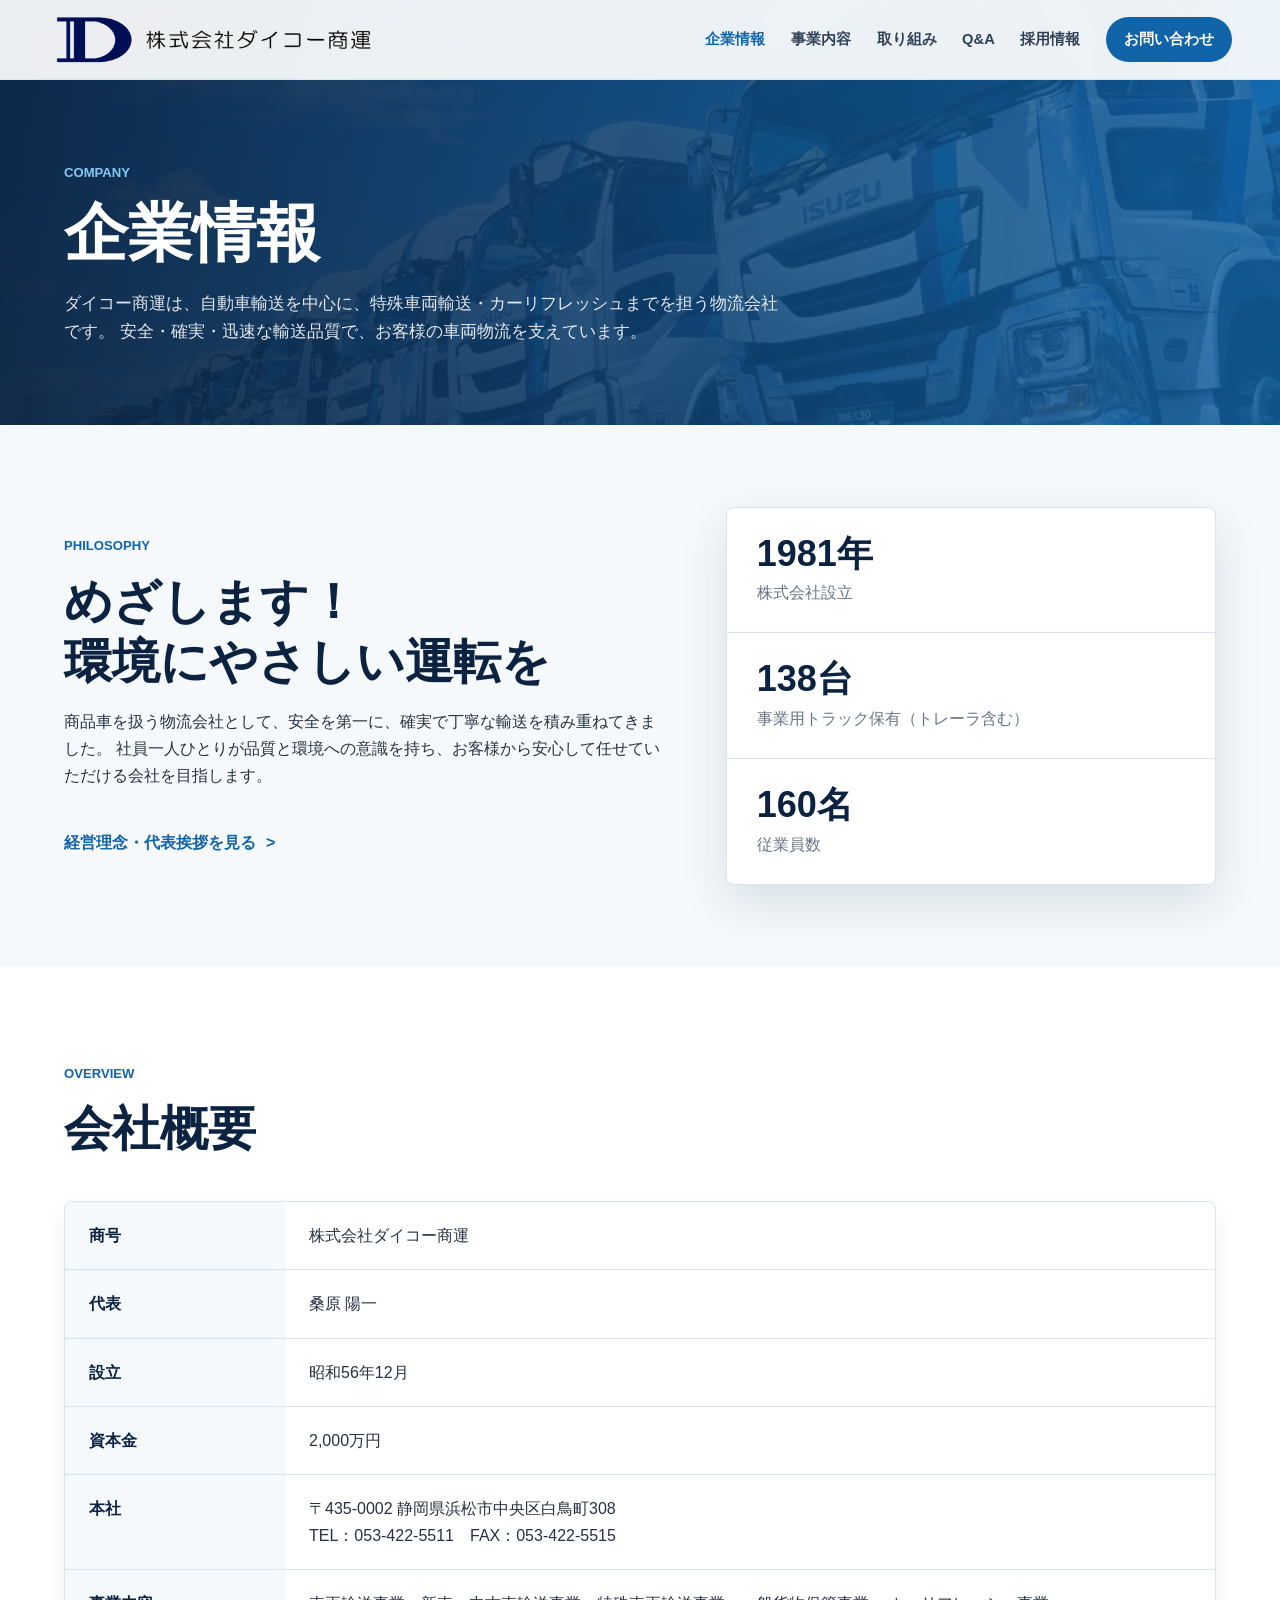
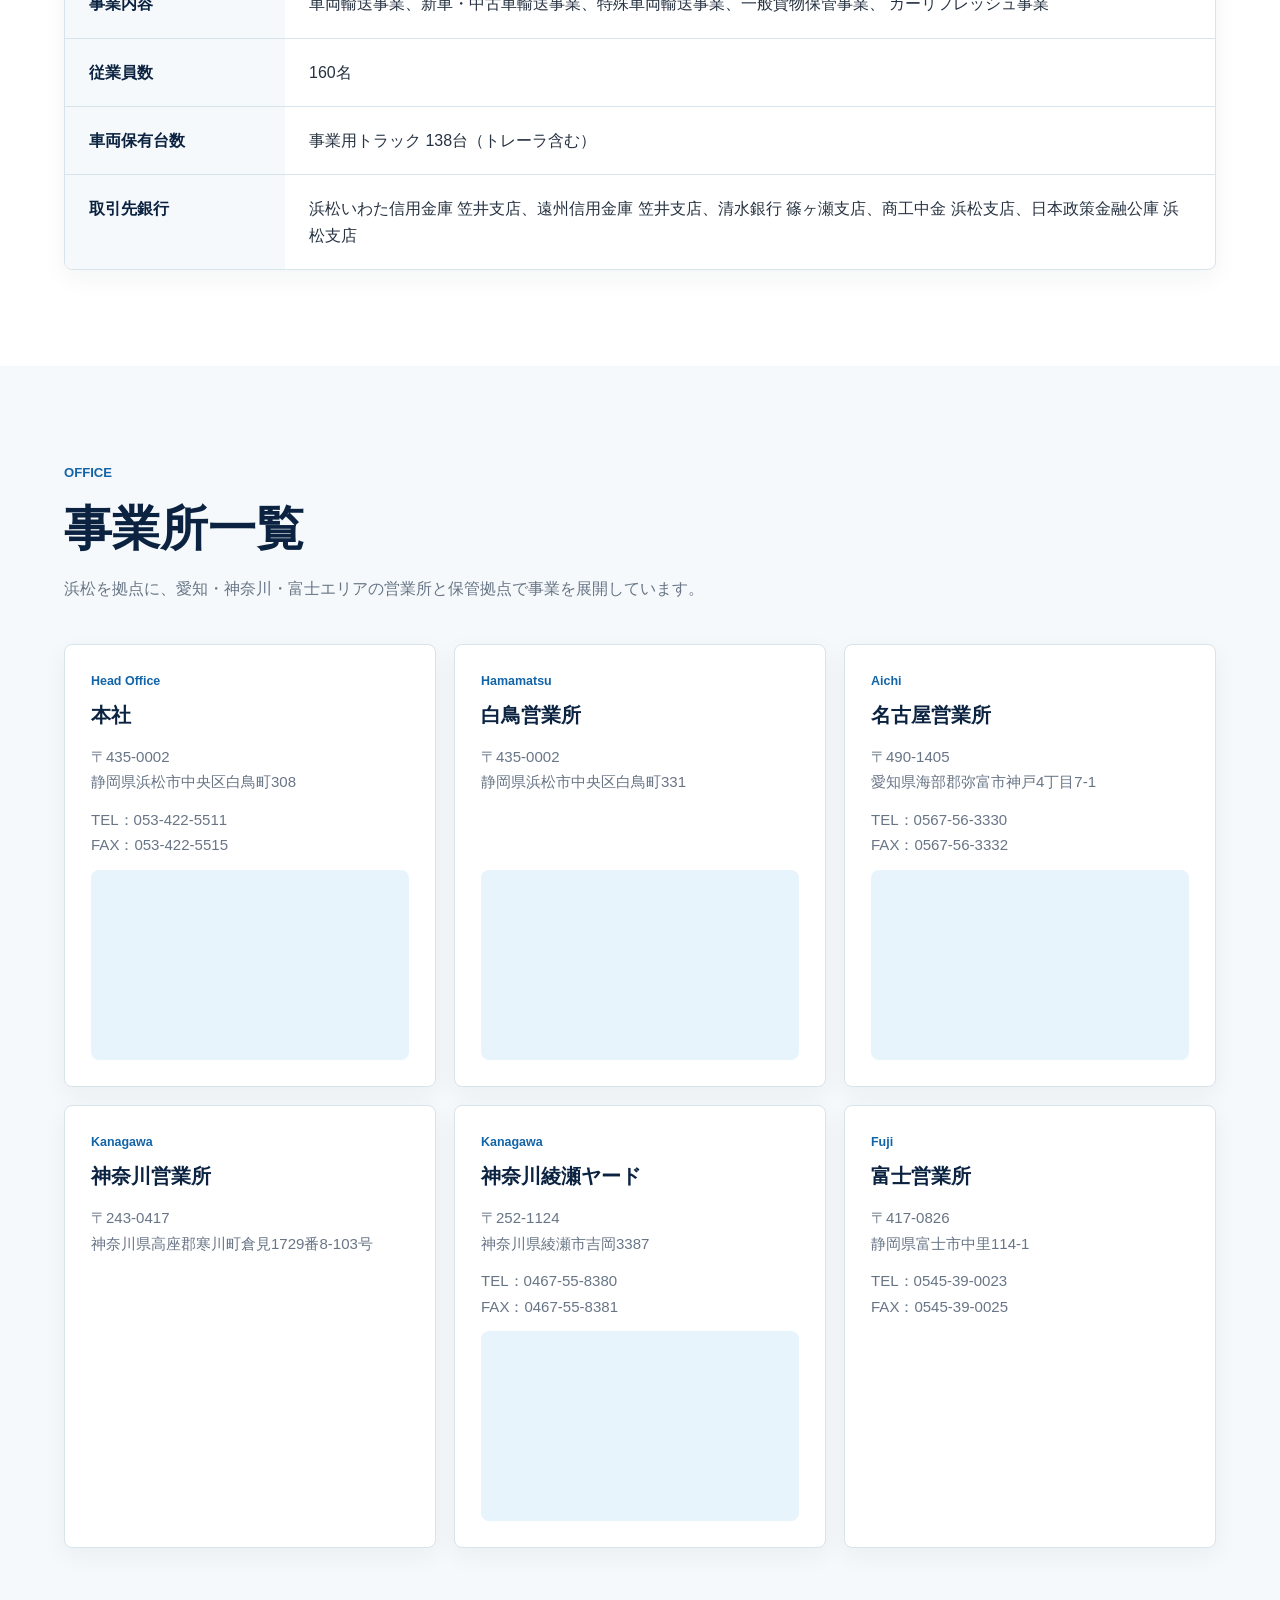
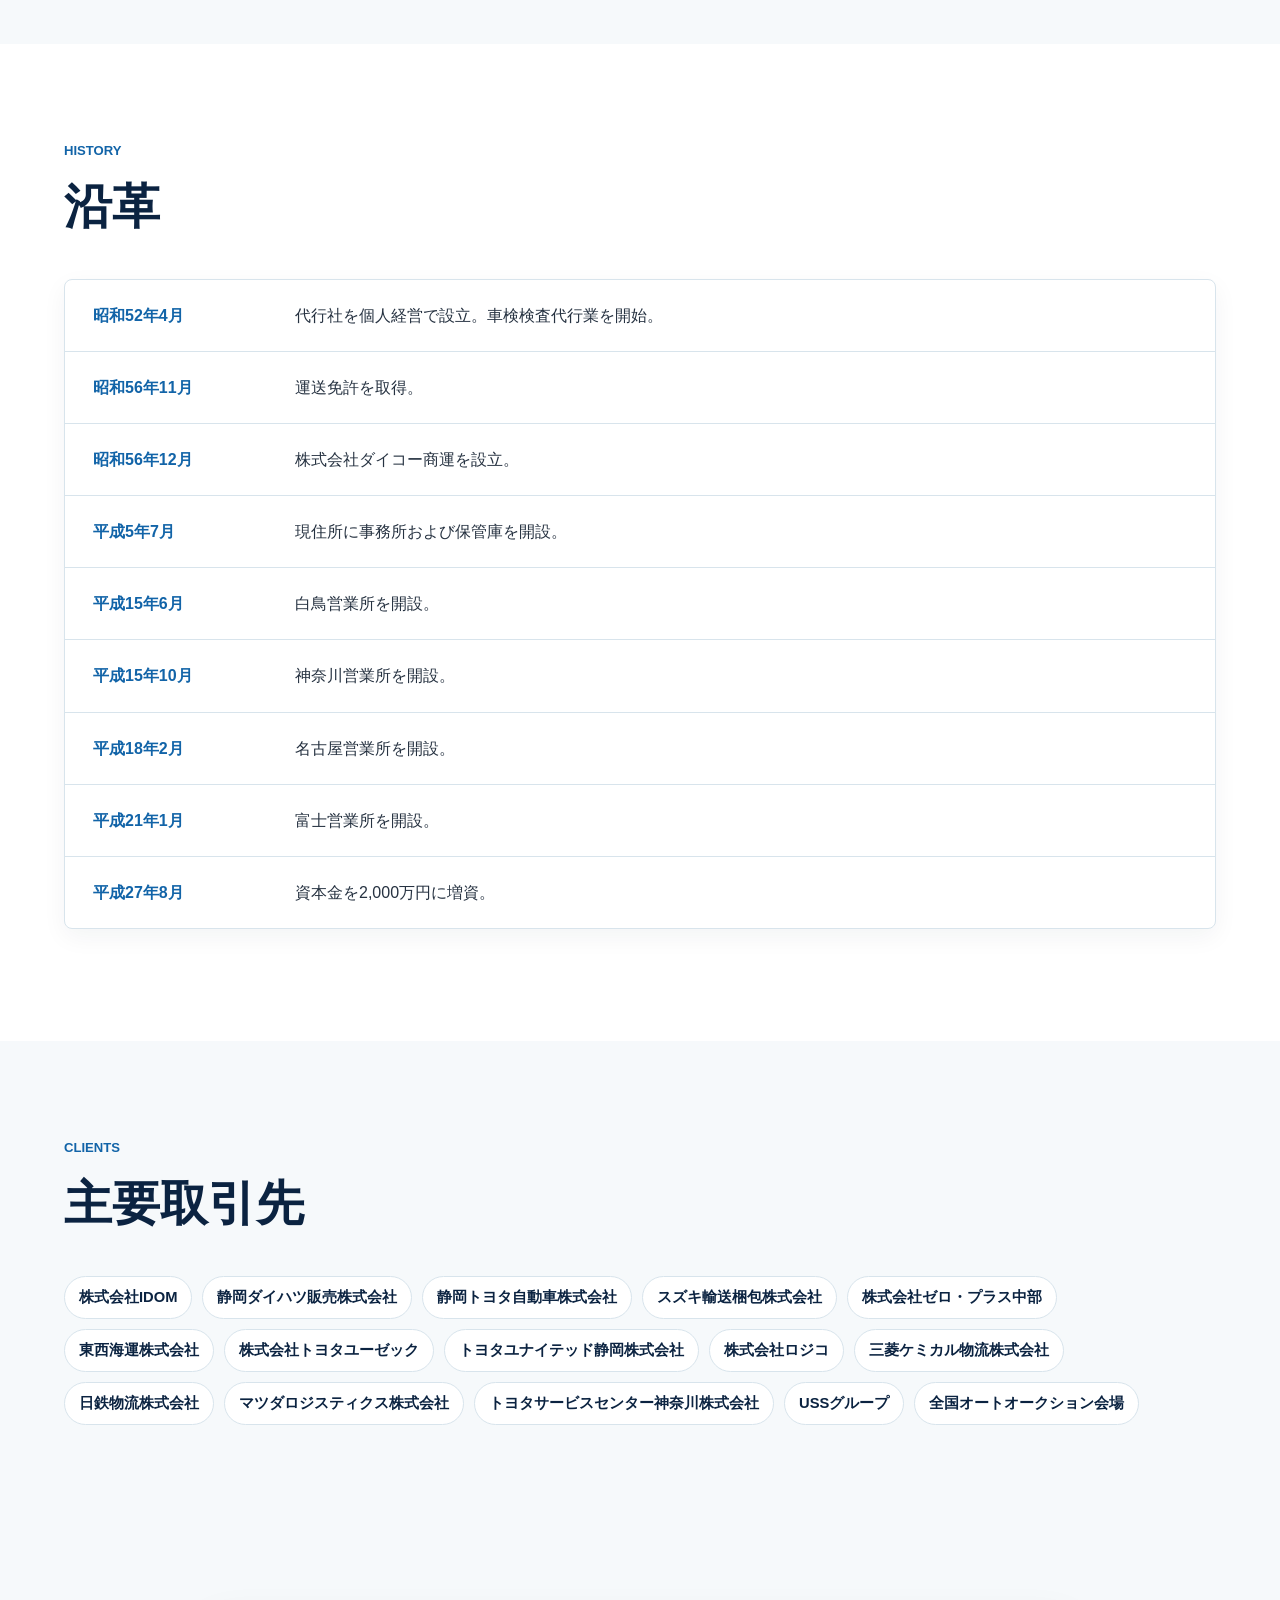
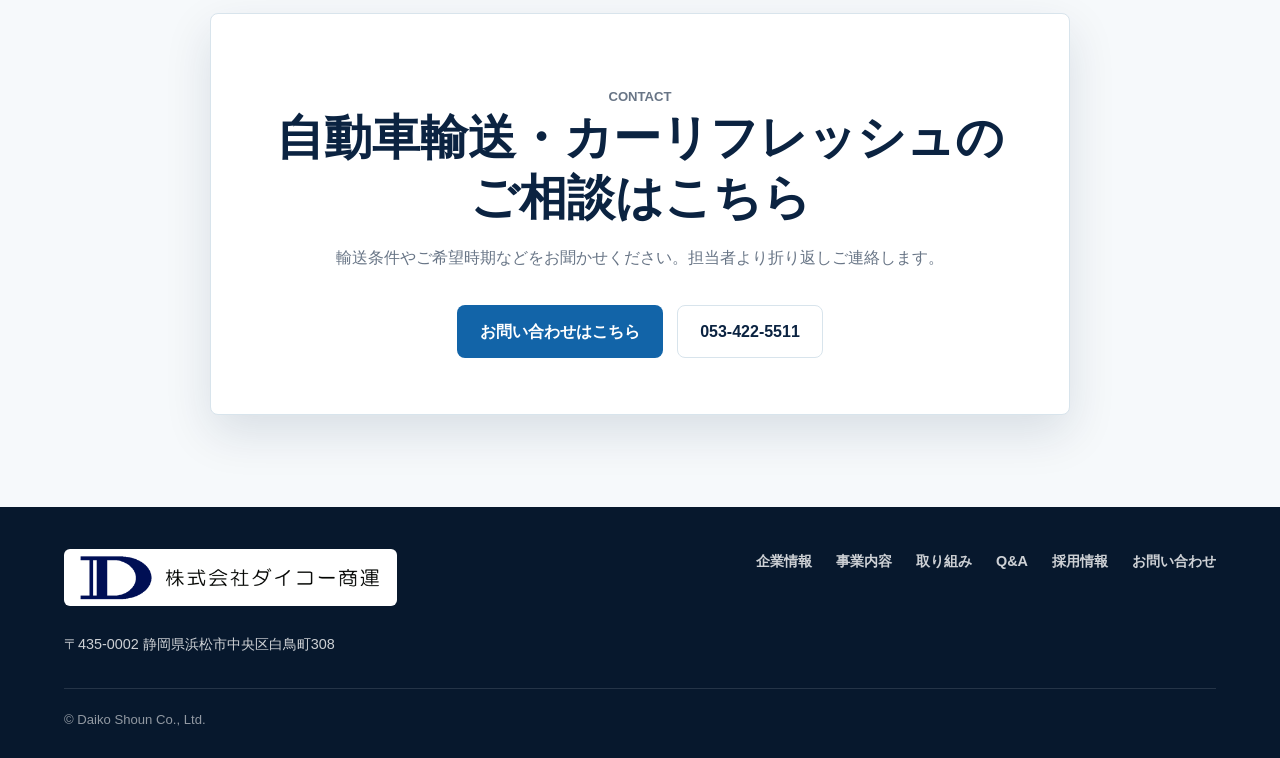
==== commit f3de339b: "Add files via upload" ====
--- a/company.html
+++ b/company.html
@@ -64,7 +64,7 @@
               </div>
               <div>
                 <dt>138台</dt>
-                <dd>事業用トラック保有</dd>
+                <dd>事業用トラック保有（トレーラ含む）</dd>
               </div>
               <div>
                 <dt>160名</dt>
@@ -116,11 +116,11 @@
             </div>
             <div>
               <dt>車両保有台数</dt>
-              <dd>事業用トラック 138台</dd>
+              <dd>事業用トラック 138台（トレーラ含む）</dd>
             </div>
             <div>
               <dt>取引先銀行</dt>
-              <dd>浜松いわた信用金庫 笠井支店、清水銀行 篠ヶ瀬支店、商工中金 浜松支店</dd>
+              <dd>浜松いわた信用金庫 笠井支店、遠州信用金庫 笠井支店、清水銀行 篠ヶ瀬支店、商工中金 浜松支店、日本政策金融公庫 浜松支店</dd>
             </div>
           </dl>
         </div>
@@ -172,12 +172,6 @@
             <p>〒417-0826<br />静岡県富士市中里114-1</p>
             <p>TEL：0545-39-0023<br />FAX：0545-39-0025</p>
           </article>
-          <article class="office-card reveal">
-            <span>Storage</span>
-            <h3>富士プール</h3>
-            <p>〒417-0813<br />静岡県富士市船津46-1</p>
-            <iframe class="office-map" title="富士プール Googleマップ" src="https://www.google.com/maps?q=%E9%9D%99%E5%B2%A1%E7%9C%8C%E5%AF%8C%E5%A3%AB%E5%B8%82%E8%88%B9%E6%B4%A546-1&output=embed" loading="lazy" referrerpolicy="no-referrer-when-downgrade"></iframe>
-          </article>
         </div>
       </section>
 
@@ -185,7 +179,6 @@
         <div class="section-heading reveal">
           <p class="eyebrow">History</p>
           <h2>沿革</h2>
-          <p>創業から現在まで、自動車物流の領域で対応力を広げてきました。</p>
         </div>
 
         <ol class="history-list reveal">
@@ -210,6 +203,10 @@
             <p>白鳥営業所を開設。</p>
           </li>
           <li>
+            <time>平成15年10月</time>
+            <p>神奈川営業所を開設。</p>
+          </li>
+          <li>
             <time>平成18年2月</time>
             <p>名古屋営業所を開設。</p>
           </li>
@@ -231,7 +228,6 @@
         </div>
         <div class="client-list reveal">
           <span>株式会社IDOM</span>
-          <span>株式会社シー・リンク</span>
           <span>静岡ダイハツ販売株式会社</span>
           <span>静岡トヨタ自動車株式会社</span>
           <span>スズキ輸送梱包株式会社</span>
@@ -239,9 +235,11 @@
           <span>東西海運株式会社</span>
           <span>株式会社トヨタユーゼック</span>
           <span>トヨタユナイテッド静岡株式会社</span>
-          <span>日本梱包運輸倉庫株式会社</span>
-          <span>ホンダ運送株式会社</span>
-          <span>株式会社丸文</span>
+          <span>株式会社ロジコ</span>
+          <span>三菱ケミカル物流株式会社</span>
+          <span>日鉄物流株式会社</span>
+          <span>マツダロジスティクス株式会社</span>
+          <span>トヨタサービスセンター神奈川株式会社</span>
           <span>USSグループ</span>
           <span>全国オートオークション会場</span>
         </div>
